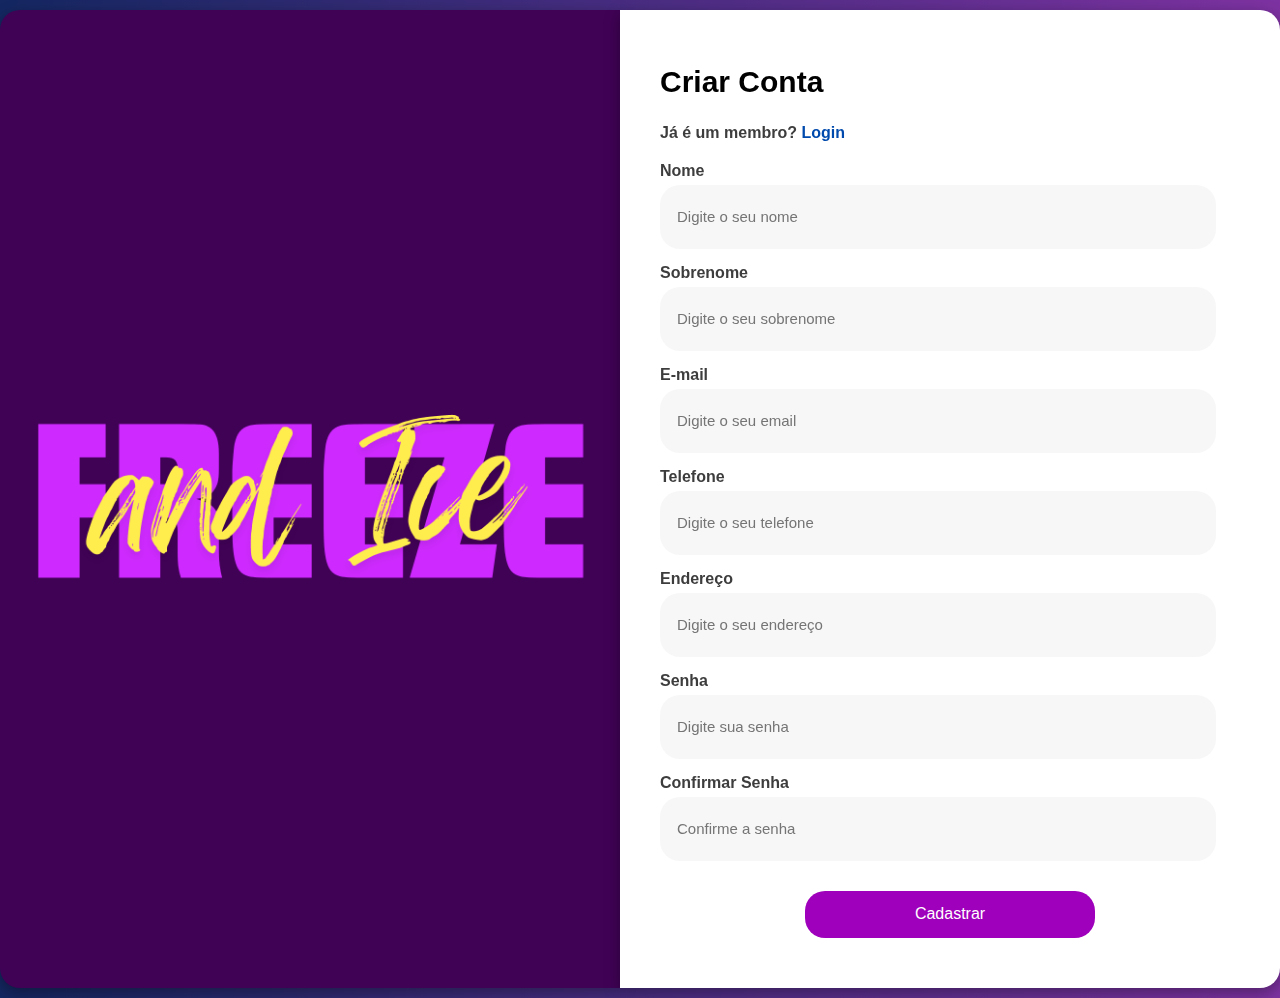
==== atividadepw freezeandice/cadastro.html @ c1e69a83 "Add files via upload" ====
<!DOCTYPE html>
<html lang="en">
<head>
    <meta charset="UTF-8">
    <meta name="viewport" content="width=device-width, initial-scale=1.0">
    <title>Freeze And Ice</title>
    <link rel="stylesheet" href="cadastro.css">
</head>
<body style="background-image:url('fundo.png');">
    <img class="imgdaora" src="frezee and ice.png">
    <br>
    <div class="box">
        <div class="img-box">
            <img src="icon.png">
        </div>
        <div class="form-box">
            <h2>Criar Conta</h2>
            <p>Já é um membro? <a href="index.html">Login</a></p>
            <div class="form">
            <form id="cadastroForm" onsubmit="return salvarCadastro()">
                <div class="input-group">
                    <label for="nome">Nome</label>
                    <input type="text" id="nome" placeholder="Digite o seu nome " required>
                </div>
                <div class="input-group">
                    <label for="nome">Sobrenome</label>
                    <input type="text" id="nome" placeholder="Digite o seu sobrenome" required>
                </div>
                <div class="input-group">
                    <label for="email">E-mail</label>
                    <input type="email" id="email" placeholder="Digite o seu email" required>
                </div>

                <div class="input-group">
                    <label for="telefone">Telefone</label>
                    <input type="tel" id="telefone" placeholder="Digite o seu telefone" required>
                </div>

                <div class="input-group">
                    <label for="endereco">Endereço</label>
                    <input type="endereco" id="endereco" placeholder="Digite o seu endereço" required>
                </div>

                <div class="input-group w50">
                    <label for="senha">Senha</label>
                    <input type="password" id="senha" placeholder="Digite sua senha" required>
                </div>

                <div class="input-group w50">
                    <label for="Confirmarsenha">Confirmar Senha</label>
                    <input type="password" id="Confirmasenha" placeholder="Confirme a senha" required>
                </div>
<center>
                <div class="input-group">
                    <button type="submit">Cadastrar</button>
                </div></center>
</div>
            </form>
        </div>
    </div>
</body>
</html>
---- atividadepw freezeandice/cadastro.css ----
body{
    background-image:url('fundo.png');
    background-size: cover;
    margin:0px;
}

label{
   color:black;
   font-family: "Poppins", sans-serif;
}
body{
   background-image: url(background.png);
   background-position: center;
   background-repeat: no-repeat;
   background-size: cover;
   display: flex;
   align-items: center;
   justify-content: center;
   min-height: 100vh;
background-color:#ffffff;
   background-size:cover;
   font-family: "Poppins", sans-serif;
   padding-top:10px;
   padding-bottom:10px;
}
.w50{
   width: 100%;
   float: left;
   padding-right: 15px;
}
.box{
 
   display: flex;
   width: 1500px;
}
.img-box{
   background-color:rgb(64, 2, 85);
   width: 50%;
   display: flex;
   align-items: center;
   padding: 20px;
   border-radius: 20px  0 0 20px;
   box-shadow: rgba(0, 0, 0, 0.35) 0px 5px 15px;
}
.img-box img{
   width: 100%;
}
.form-box{
   box-shadow: rgba(0, 0, 0, 0.35) 0px 5px 15px;
   background-color: rgba(255, 255, 255);
   backdrop-filter: blur(40px);
   padding: 30px 40px;
   width: 50%;
   border-radius: 0 20px 20px 0;
}
.form-box h2{
   font-size: 30px;
}
.form-box p{
   font-weight: bold;
   color: #3D3D3D;
}
.form-box p a{
   color: #004AAD;
   text-decoration: none;
}
.form-box form{
   margin: 20px 0;
}
.form .input-group{
   margin-bottom: 15px;
}
.form .input-group label{
   color: #3D3D3D;
   font-weight: bold;
   display: block;
   margin-bottom: 5px;
}
.form .input-group input{
   width: 90%;
   height: 30px;
   background-color: rgba(230, 230, 230, 0.32);
   border-radius: 20px;
   outline: none;
   border: 2px solid transparent;
   padding: 15px;
   font-size: 15px;
   color: #616161;
   transition: all 0.4s ease;
}
.form .input-group input:focus{
   border-color: #004AAD;
}
.form .input-group button{
   width: 50%;
   height: 47px;
   background: #9f00bb;
   border-radius: 20px;
   outline: none;
   border: none;
   margin-top: 15px;
   color: white;
   cursor: pointer;
   font-size: 16px;
}

.form .input-group button:hover{
   background: #56068f;
   transition-duration:400ms;
}

@media (max-width:930px) {
   .img-box{
       display: none;
   }
   .box{
       width: 700px;
   }
   .form-box{
       width: 100%;
       border-radius: 20px;
   }
}
@media (max-width:500px) {
   .w50{
       width: 100%;
       padding: 0;
   }
}

.imgdaora{
    top:3%;
    position:absolute;
    width:12%;
    left:2%;
    z-index:-1;
 }
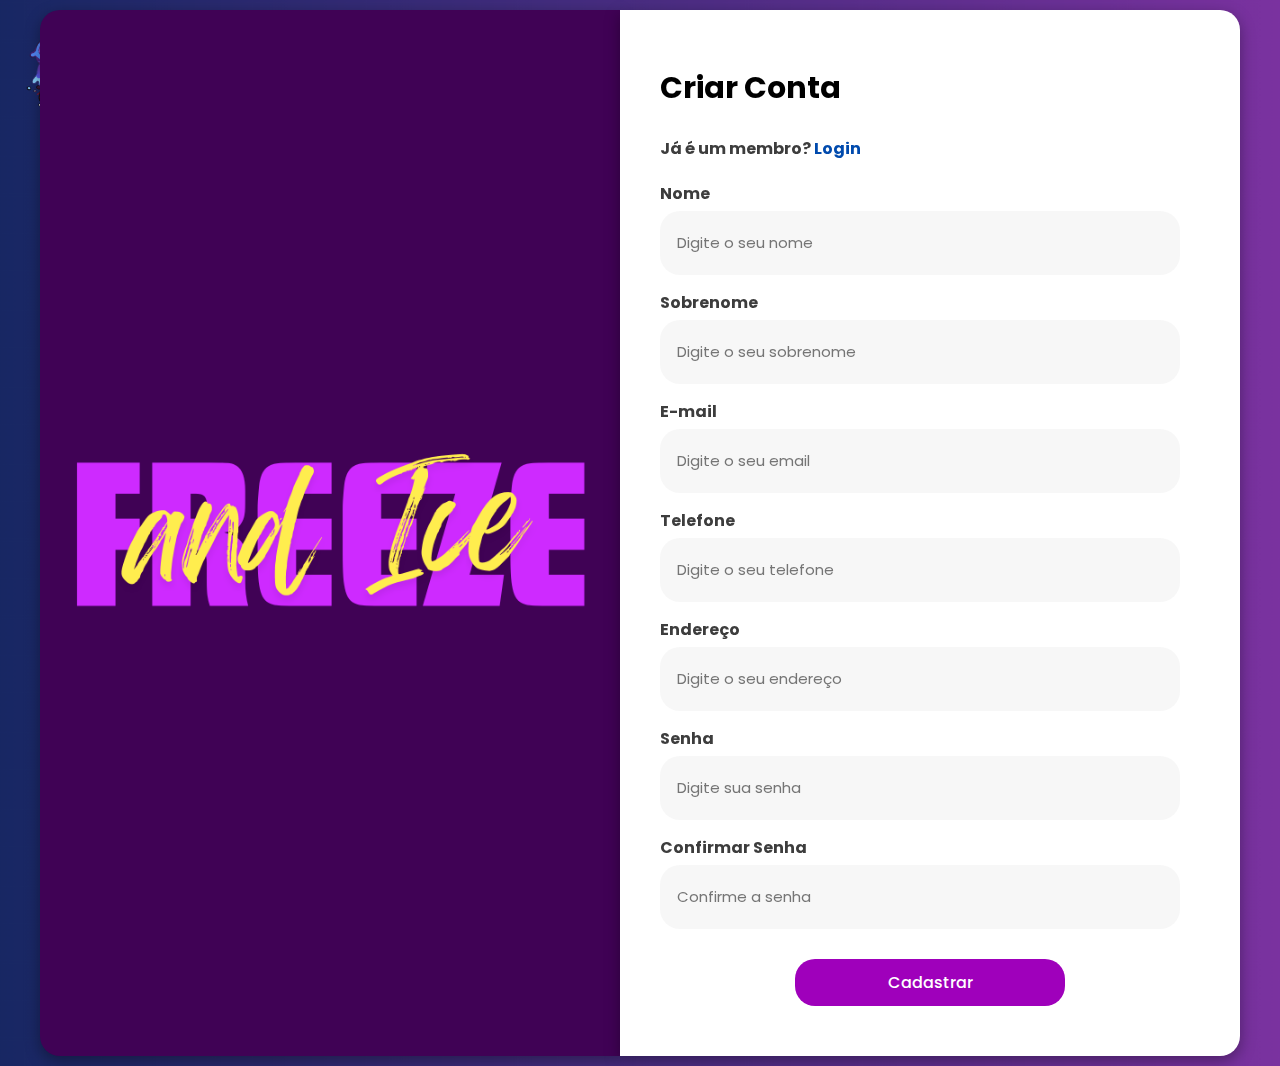
==== commit 735691d2: "TAREFA 03" ====
--- a/atividadepw freezeandice/cadastro.html
+++ b/atividadepw freezeandice/cadastro.html
@@ -3,8 +3,11 @@
 <head>
     <meta charset="UTF-8">
     <meta name="viewport" content="width=device-width, initial-scale=1.0">
-    <title>Freeze And Ice</title>
+    <title>Freeze And Ice - Criação de Conta</title>
     <link rel="stylesheet" href="cadastro.css">
+    <link rel="preconnect" href="https://fonts.googleapis.com">
+    <link rel="preconnect" href="https://fonts.gstatic.com" crossorigin>
+    <link href="https://fonts.googleapis.com/css2?family=Poppins:ital,wght@0,100;0,200;0,300;0,400;0,500;0,600;0,700;0,800;0,900;1,100;1,200;1,300;1,400;1,500;1,600;1,700;1,800;1,900&display=swap" rel="stylesheet">
 </head>
 <body style="background-image:url('fundo.png');">
     <img class="imgdaora" src="frezee and ice.png">
--- a/atividadepw freezeandice/cadastro.css
+++ b/atividadepw freezeandice/cadastro.css
@@ -31,7 +31,7 @@
 .box{
  
    display: flex;
-   width: 1500px;
+   width: 1200px;
 }
 .img-box{
    background-color:rgb(64, 2, 85);
@@ -75,6 +75,7 @@
    font-weight: bold;
    display: block;
    margin-bottom: 5px;
+   font-family: "Poppins", sans-serif;
 }
 .form .input-group input{
    width: 90%;
@@ -87,6 +88,7 @@
    font-size: 15px;
    color: #616161;
    transition: all 0.4s ease;
+   font-family: "Poppins", sans-serif;
 }
 .form .input-group input:focus{
    border-color: #004AAD;
@@ -102,6 +104,8 @@
    color: white;
    cursor: pointer;
    font-size: 16px;
+   font-family: "Poppins", sans-serif;
+   font-weight:500;
 }
 
 .form .input-group button:hover{
